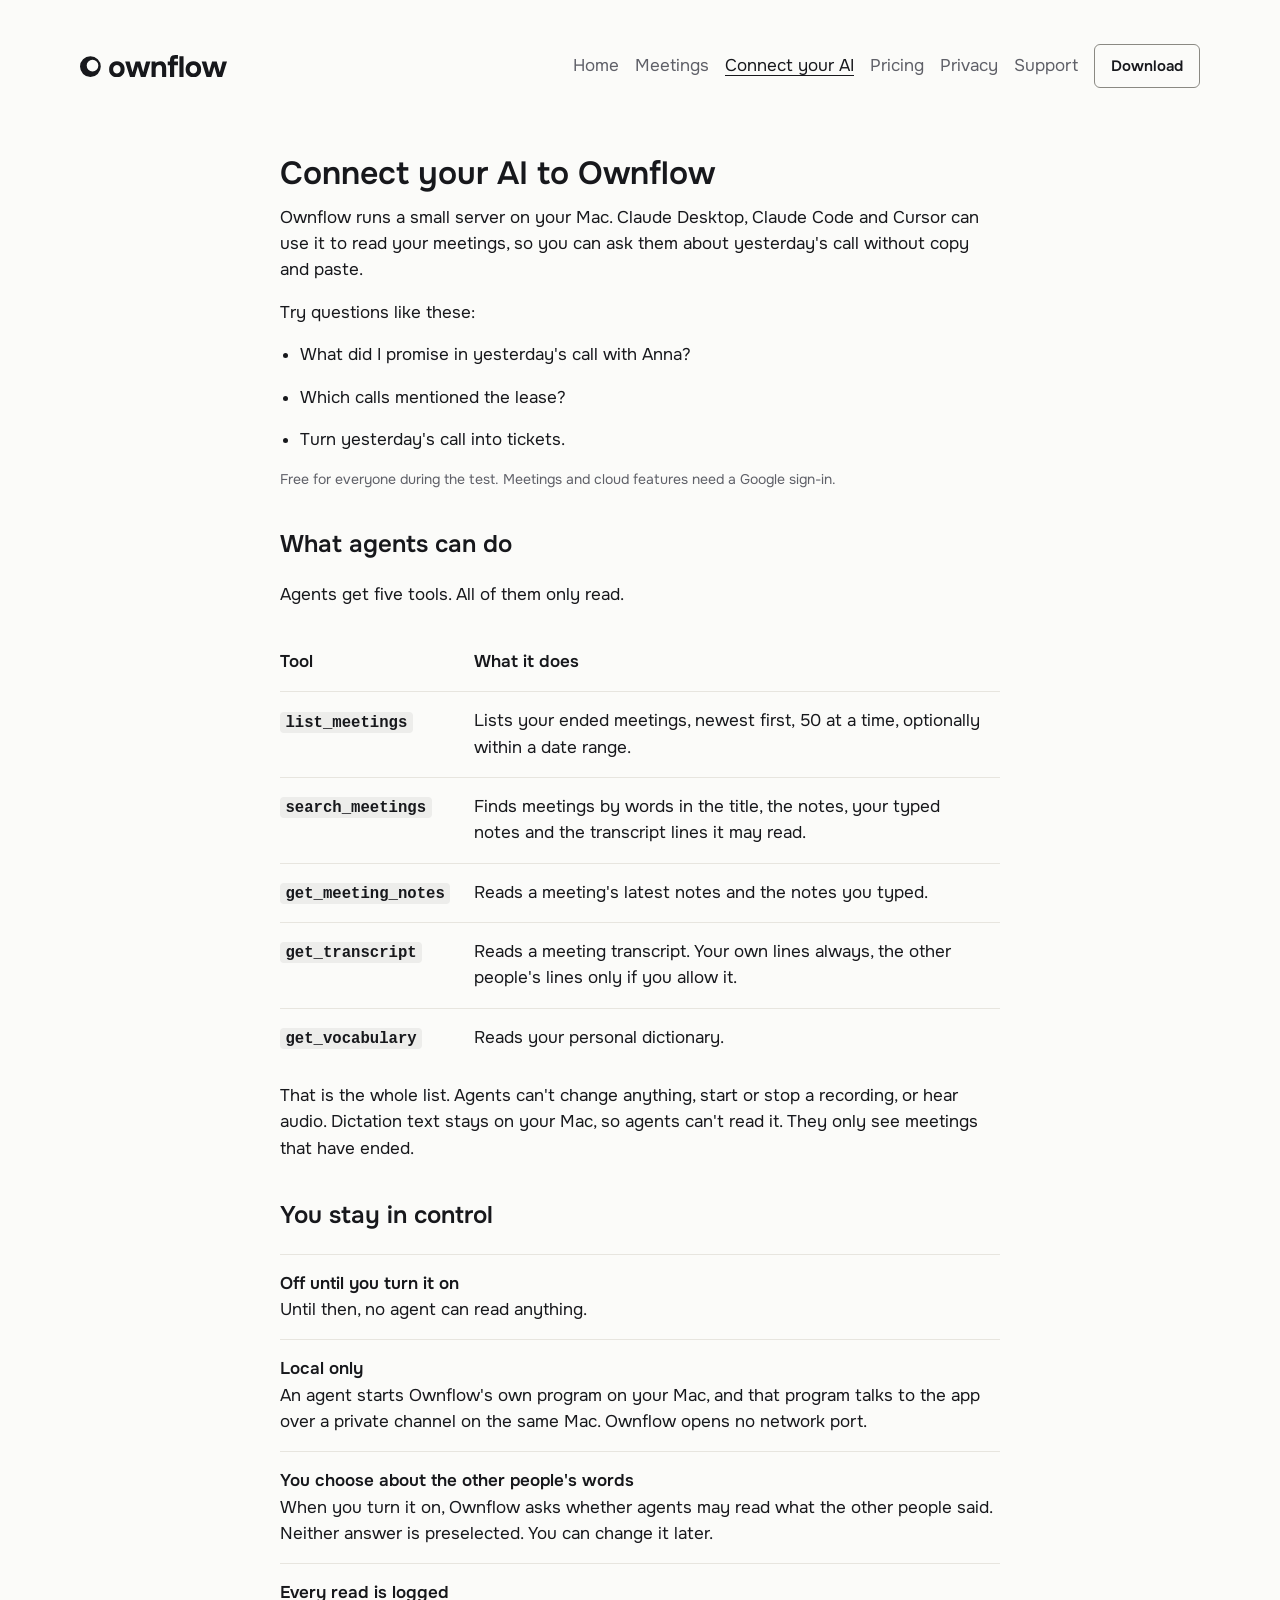
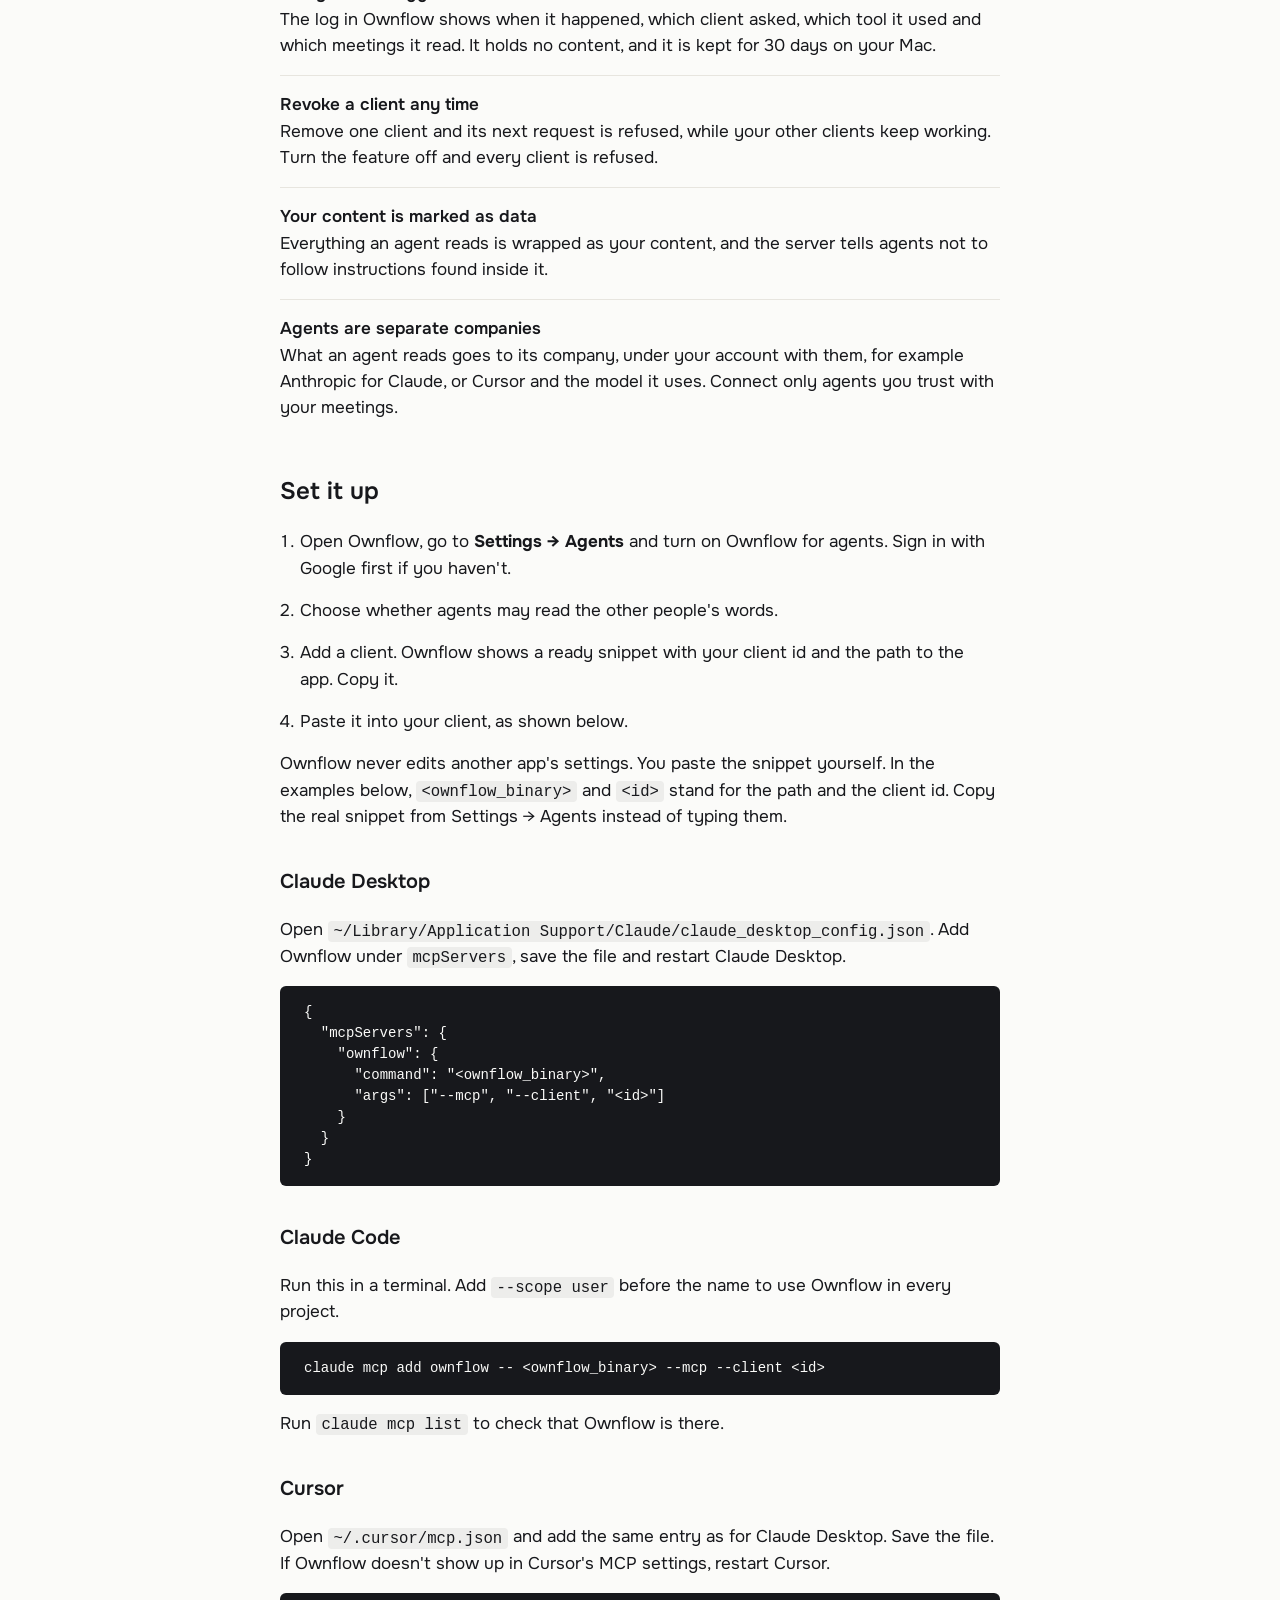
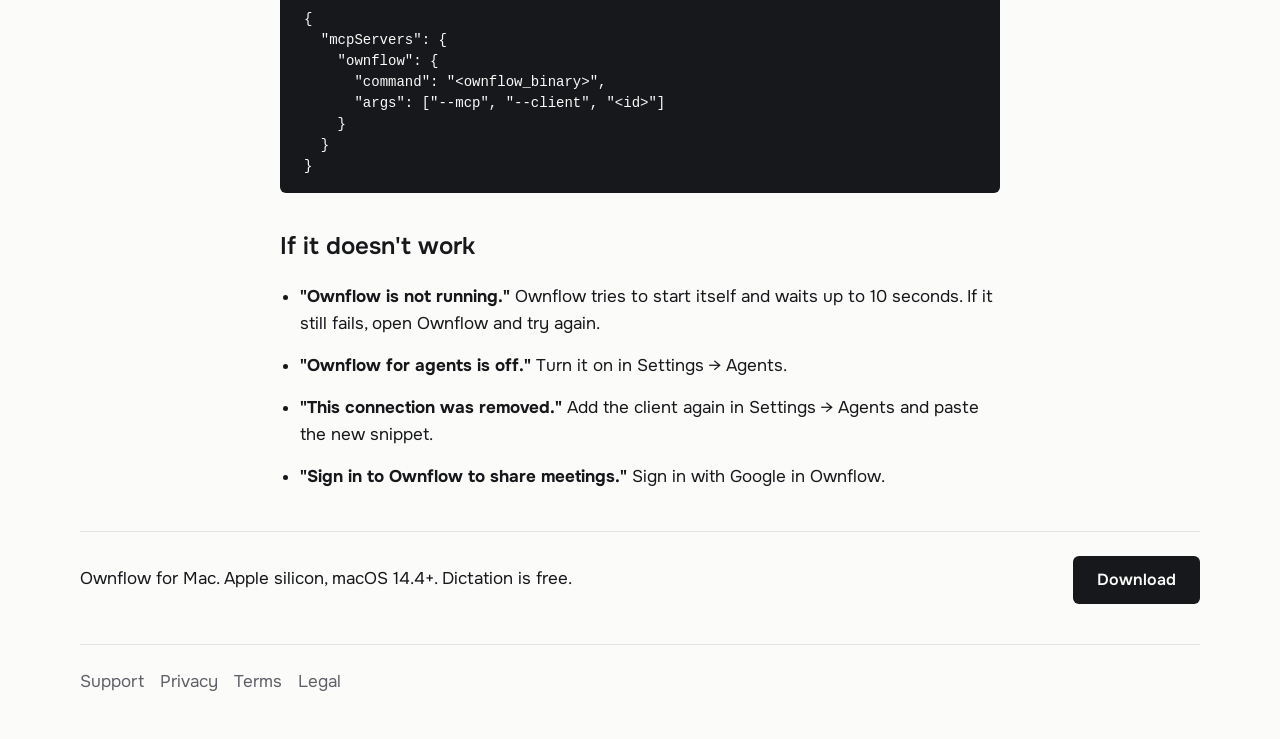
==== connect-ai.html @ b27ef07a "Site v2: voice-first work buddy home, four-tier pricing, Connect your AI page Remove the fake app mo" ====
<!DOCTYPE html>
<html lang="en">
<head>
  <meta charset="utf-8">
  <meta name="viewport" content="width=device-width, initial-scale=1">
  <title>Connect your AI to Ownflow: Claude Desktop, Claude Code, Cursor</title>
  <meta name="description" content="Let Claude Desktop, Claude Code or Cursor read your Ownflow meetings through a local, read-only server. You choose what they see, and every read is logged.">
  <link rel="canonical" href="https://ownflow.ai/connect-ai.html">
  <meta property="og:type" content="website">
  <meta property="og:site_name" content="Ownflow">
  <meta property="og:title" content="Connect your AI to Ownflow: Claude Desktop, Claude Code, Cursor">
  <meta property="og:description" content="Let Claude Desktop, Claude Code or Cursor read your Ownflow meetings through a local, read-only server. You choose what they see, and every read is logged.">
  <meta property="og:url" content="https://ownflow.ai/connect-ai.html">
  <meta property="og:image" content="https://ownflow.ai/og.png">
  <meta property="og:image:width" content="1200">
  <meta property="og:image:height" content="630">
  <meta property="og:image:alt" content="Ownflow: your voice-first work buddy.">
  <meta name="twitter:card" content="summary_large_image">
  <meta name="twitter:title" content="Connect your AI to Ownflow: Claude Desktop, Claude Code, Cursor">
  <meta name="twitter:description" content="Let Claude Desktop, Claude Code or Cursor read your Ownflow meetings through a local, read-only server. You choose what they see, and every read is logged.">
  <meta name="twitter:image" content="https://ownflow.ai/og.png">
  <meta name="theme-color" content="#1f1f1d">
  <meta name="theme-color" content="#fbfbf9" media="(prefers-color-scheme: light)">
  <link rel="icon" href="favicon.svg" type="image/svg+xml">
  <link rel="stylesheet" href="tokens.css">
  <link rel="stylesheet" href="site.css">
</head>
<body>
  <a class="skip" href="#content">Skip to content</a>
  <header class="site-header">
    <a class="mark" href="index.html">
      <picture>
        <source srcset="lockup-light.svg" media="(prefers-color-scheme: light)">
        <img src="lockup-dark.svg" alt="Ownflow" width="147" height="22">
      </picture>
    </a>
    <nav class="nav-bar" aria-label="Pages">
      <ul>
        <li><a href="index.html">Home</a></li>
        <li><a href="meetings.html">Meetings</a></li>
        <li><a href="connect-ai.html" aria-current="page">Connect your AI</a></li>
        <li><a href="pricing.html">Pricing</a></li>
        <li><a href="privacy.html">Privacy</a></li>
        <li><a href="support.html">Support</a></li>
      </ul>
    </nav>
    <a class="btn" href="download.html">Download</a>
    <details class="nav-menu">
      <summary aria-label="Menu">
        <svg width="18" height="18" viewBox="0 0 18 18" aria-hidden="true">
          <path d="M2 4.5h14M2 9h14M2 13.5h14" fill="none" stroke="currentColor" stroke-width="1.5" stroke-linecap="round"/>
        </svg>
      </summary>
      <nav aria-label="Menu">
        <ul>
          <li><a href="index.html">Home</a></li>
          <li><a href="meetings.html">Meetings</a></li>
          <li><a href="connect-ai.html" aria-current="page">Connect your AI</a></li>
          <li><a href="pricing.html">Pricing</a></li>
          <li><a href="privacy.html">Privacy</a></li>
          <li><a href="support.html">Support</a></li>
        </ul>
      </nav>
    </details>
  </header>
  <main id="content">
    <h1>Connect your AI to Ownflow</h1>
    <p>Ownflow runs a small server on your Mac. Claude Desktop, Claude Code and Cursor can use it to read your meetings, so you can ask them about yesterday's call without copy and paste.</p>
    <p>Try questions like these:</p>
    <ul>
      <li>What did I promise in yesterday's call with Anna?</li>
      <li>Which calls mentioned the lease?</li>
      <li>Turn yesterday's call into tickets.</li>
    </ul>
    <p class="fine">Free for everyone during the test. Meetings and cloud features need a Google sign-in.</p>

    <h2 id="what-agents-can-do">What agents can do</h2>
    <p>Agents get five tools. All of them only read.</p>
    <div>
    <table class="ledger">
      <thead>
        <tr>
          <th scope="col">Tool</th>
          <th scope="col">What it does</th>
        </tr>
      </thead>
      <tbody>
        <tr>
          <th scope="row"><span class="cell-label">Tool</span><span class="cell-value"><code>list_meetings</code></span></th>
          <td><span class="cell-label">What it does</span><span class="cell-value">Lists your ended meetings, newest first, 50 at a time, optionally within a date range.</span></td>
        </tr>
        <tr>
          <th scope="row"><span class="cell-label">Tool</span><span class="cell-value"><code>search_meetings</code></span></th>
          <td><span class="cell-label">What it does</span><span class="cell-value">Finds meetings by words in the title, the notes, your typed notes and the transcript lines it may read.</span></td>
        </tr>
        <tr>
          <th scope="row"><span class="cell-label">Tool</span><span class="cell-value"><code>get_meeting_notes</code></span></th>
          <td><span class="cell-label">What it does</span><span class="cell-value">Reads a meeting's latest notes and the notes you typed.</span></td>
        </tr>
        <tr>
          <th scope="row"><span class="cell-label">Tool</span><span class="cell-value"><code>get_transcript</code></span></th>
          <td><span class="cell-label">What it does</span><span class="cell-value">Reads a meeting transcript. Your own lines always, the other people's lines only if you allow it.</span></td>
        </tr>
        <tr>
          <th scope="row"><span class="cell-label">Tool</span><span class="cell-value"><code>get_vocabulary</code></span></th>
          <td><span class="cell-label">What it does</span><span class="cell-value">Reads your personal dictionary.</span></td>
        </tr>
      </tbody>
    </table>
    </div>
    <p>That is the whole list. Agents can't change anything, start or stop a recording, or hear audio. Dictation text stays on your Mac, so agents can't read it. They only see meetings that have ended.</p>

    <h2 id="trust">You stay in control</h2>
    <ul class="points">
      <li><strong>Off until you turn it on</strong>Until then, no agent can read anything.</li>
      <li><strong>Local only</strong>An agent starts Ownflow's own program on your Mac, and that program talks to the app over a private channel on the same Mac. Ownflow opens no network port.</li>
      <li><strong>You choose about the other people's words</strong>When you turn it on, Ownflow asks whether agents may read what the other people said. Neither answer is preselected. You can change it later.</li>
      <li><strong>Every read is logged</strong>The log in Ownflow shows when it happened, which client asked, which tool it used and which meetings it read. It holds no content, and it is kept for 30 days on your Mac.</li>
      <li><strong>Revoke a client any time</strong>Remove one client and its next request is refused, while your other clients keep working. Turn the feature off and every client is refused.</li>
      <li><strong>Your content is marked as data</strong>Everything an agent reads is wrapped as your content, and the server tells agents not to follow instructions found inside it.</li>
      <li><strong>Agents are separate companies</strong>What an agent reads goes to its company, under your account with them, for example Anthropic for Claude, or Cursor and the model it uses. Connect only agents you trust with your meetings.</li>
    </ul>

    <h2 id="setup">Set it up</h2>
    <ol>
      <li>Open Ownflow, go to <strong>Settings → Agents</strong> and turn on Ownflow for agents. Sign in with Google first if you haven't.</li>
      <li>Choose whether agents may read the other people's words.</li>
      <li>Add a client. Ownflow shows a ready snippet with your client id and the path to the app. Copy it.</li>
      <li>Paste it into your client, as shown below.</li>
    </ol>
    <p>Ownflow never edits another app's settings. You paste the snippet yourself. In the examples below, <code>&lt;ownflow_binary&gt;</code> and <code>&lt;id&gt;</code> stand for the path and the client id. Copy the real snippet from Settings → Agents instead of typing them.</p>

    <h3 id="claude-desktop">Claude Desktop</h3>
    <p>Open <code>~/Library/Application Support/Claude/claude_desktop_config.json</code>. Add Ownflow under <code>mcpServers</code>, save the file and restart Claude Desktop.</p>
    <pre><code>{
  &quot;mcpServers&quot;: {
    &quot;ownflow&quot;: {
      &quot;command&quot;: &quot;&lt;ownflow_binary&gt;&quot;,
      &quot;args&quot;: [&quot;--mcp&quot;, &quot;--client&quot;, &quot;&lt;id&gt;&quot;]
    }
  }
}</code></pre>

    <h3 id="claude-code">Claude Code</h3>
    <p>Run this in a terminal. Add <code>--scope user</code> before the name to use Ownflow in every project.</p>
    <pre><code>claude mcp add ownflow -- &lt;ownflow_binary&gt; --mcp --client &lt;id&gt;</code></pre>
    <p>Run <code>claude mcp list</code> to check that Ownflow is there.</p>

    <h3 id="cursor">Cursor</h3>
    <p>Open <code>~/.cursor/mcp.json</code> and add the same entry as for Claude Desktop. Save the file. If Ownflow doesn't show up in Cursor's MCP settings, restart Cursor.</p>
    <pre><code>{
  &quot;mcpServers&quot;: {
    &quot;ownflow&quot;: {
      &quot;command&quot;: &quot;&lt;ownflow_binary&gt;&quot;,
      &quot;args&quot;: [&quot;--mcp&quot;, &quot;--client&quot;, &quot;&lt;id&gt;&quot;]
    }
  }
}</code></pre>

    <h2 id="troubleshooting">If it doesn't work</h2>
    <ul>
      <li><strong>"Ownflow is not running."</strong> Ownflow tries to start itself and waits up to 10 seconds. If it still fails, open Ownflow and try again.</li>
      <li><strong>"Ownflow for agents is off."</strong> Turn it on in Settings → Agents.</li>
      <li><strong>"This connection was removed."</strong> Add the client again in Settings → Agents and paste the new snippet.</li>
      <li><strong>"Sign in to Ownflow to share meetings."</strong> Sign in with Google in Ownflow.</li>
    </ul>

    <div class="close">
      <p>Ownflow for Mac. Apple silicon, macOS 14.4+. Dictation is free.</p>
      <a class="btn" href="download.html">Download</a>
    </div>
  </main>
  <footer class="site-footer">
    <nav aria-label="Footer">
      <ul>
        <li><a href="support.html">Support</a></li>
        <li><a href="privacy.html">Privacy</a></li>
        <li><a href="terms.html">Terms</a></li>
        <li><a href="legal.html">Legal</a></li>
      </ul>
    </nav>
  </footer>
</body>
</html>
---- tokens.css ----
/* Night (spec-brand-night, bn-4): the colour values of
   _bmad-output/specs/spec-brand-night/tokens.md, the same ones the app carries
   in apps/desktop/src/styles/theme.css. Dark first; the light values follow
   prefers-color-scheme. No accent hue: buttons are ink, links are ink and
   underlined. --color-live is only the recording light in the hero mock.
   website/test_tokens.py checks the values, every text pair at 4.5:1, control
   edges at 3:1, and where the live red may appear. */

/* Onest is the one brand typeface (spec-brand-night CAP-2): Onest 2.001,
   variable wght 400 to 700, self-hosted beside its licence (fonts/OFL.txt).
   No font is fetched from another host. */
@font-face {
  font-family: "Onest";
  src: url("fonts/onest.woff2") format("woff2");
  font-weight: 400 700;
  font-style: normal;
  font-display: swap;
}

:root {
  color-scheme: dark;

  --color-paper: #1f1f1d;
  --color-side: #262624;
  --color-ink: #f2f1ed;
  --color-meta: #a4a39c;
  --color-line: #33322f;
  --color-edge: #77766f;
  --color-wash: rgba(242, 241, 237, 0.07);
  --color-panel: #141413;
  --color-panel-ink: #f2f1ed;
  --color-panel-meta: #a4a39c;
  --color-on-ink: #1f1f1d;
  --color-live: #ff453a;
  --color-moss: #6fcf97;
  --color-warning: #fbbf24;
  --color-focus: var(--color-ink);
  /* The one shadow: the hero window, as in the Night mockups. */
  --shadow-window: 0 0 0 1px var(--color-line), 0 18px 44px rgba(0, 0, 0, 0.45);

  --font-display: "Onest", ui-sans-serif, system-ui, -apple-system, "Segoe UI", sans-serif;
  --font-body: "Onest", ui-sans-serif, system-ui, -apple-system, "Segoe UI", sans-serif;
  --font-mono: ui-monospace, "SF Mono", Menlo, Consolas, monospace;

  --text-display: 3rem;
  --text-title: 2rem;
  --text-section: 1.5rem;
  --text-body: 1.0625rem;
  --text-small: 0.875rem;
  --leading-display: 1.05;
  --leading-title: 1.15;
  --leading-body: 1.55;
  --weight-display: 700;
  --weight-title: 600;
  --tracking-display: -0.02em;

  --page: 1120px;
  --column: 720px;
  --gutter: 1.5rem;
  --space-2: 0.5rem;
  --space-3: 1rem;
  --space-4: 1.5rem;
  --space-5: 2.75rem;
  --space-section: 2.5rem;
  --under-h1: 12px;
  --under-h2: 24px;

  --control: 2.75rem;
  --radius-control: 6px;
  --radius-window: 14px;
  --focus-width: 2px;
  --focus-offset: 3px;
  --label-col: 9rem;
}

@media (prefers-color-scheme: light) {
  :root {
    color-scheme: light;

    --color-paper: #fbfbf9;
    --color-side: #f3f2ee;
    --color-ink: #17181c;
    --color-meta: #5f6068;
    --color-line: #e7e5df;
    --color-edge: #8a8983;
    --color-wash: rgba(23, 24, 28, 0.06);
    --color-panel: #17181c;
    --color-panel-ink: #fbfbf9;
    --color-panel-meta: #a4a39c;
    --color-on-ink: #fbfbf9;
    --color-live: #ff453a;
    --color-moss: #1c754a;
    --color-warning: #9a3412;
    --shadow-window: 0 0 0 1px var(--color-line), 0 18px 44px rgba(23, 24, 28, 0.12);
  }
}
---- site.css ----
*,
*::before,
*::after {
  box-sizing: border-box;
}

html {
  background: var(--color-paper);
}

body {
  margin: 0;
  overflow-x: hidden;
  background: var(--color-paper);
  color: var(--color-ink);
  font-family: var(--font-body);
  font-size: var(--text-body);
  line-height: var(--leading-body);
  -webkit-font-smoothing: antialiased;
}

.skip {
  position: absolute;
  left: var(--gutter);
  top: var(--space-3);
  transform: translateY(-200%);
  background: var(--color-paper);
  color: var(--color-ink);
  padding: var(--space-2) var(--space-3);
  z-index: 3;
}

.skip:focus {
  transform: none;
}

.site-header,
main,
.site-footer {
  width: min(var(--page), calc(100% - 2 * var(--gutter)));
  margin-inline: auto;
}

.site-header {
  display: flex;
  flex-wrap: nowrap;
  align-items: center;
  gap: var(--space-3);
  padding-top: var(--space-5);
  padding-bottom: var(--space-4);
}

.mark {
  display: inline-flex;
  margin-right: auto;
  color: var(--color-ink);
  line-height: 0;
  text-decoration: none;
}

/* The Eclipse lockup from apps/desktop/icon-source (bn-3), 22 px tall. */
.mark img {
  display: block;
  width: auto;
  height: 1.375rem;
}

.nav-bar ul,
.nav-menu ul,
.site-footer ul {
  display: flex;
  align-items: center;
  gap: var(--space-3);
  list-style: none;
  margin: 0;
  padding: 0;
}

.nav-menu {
  display: none;
  position: relative;
}

.nav-menu summary {
  display: grid;
  place-items: center;
  width: var(--control);
  height: var(--control);
  color: var(--color-ink);
  cursor: pointer;
  list-style: none;
}

.nav-menu summary::-webkit-details-marker {
  display: none;
}

.nav-menu nav {
  position: absolute;
  right: 0;
  top: calc(100% + var(--space-2));
  z-index: 2;
  min-width: 12rem;
  padding: var(--space-2);
  background: var(--color-paper);
  border: 1px solid var(--color-edge);
  border-radius: var(--radius-control);
}

.nav-menu ul {
  flex-direction: column;
  align-items: stretch;
  gap: 0;
}

.nav-bar a,
.nav-menu a,
.site-footer a {
  color: var(--color-meta);
  line-height: 1;
  text-decoration: none;
}

.nav-bar a:hover,
.nav-menu a:hover,
.site-footer a:hover {
  color: var(--color-ink);
}

.nav-bar a,
.site-footer a {
  white-space: nowrap;
  display: inline-flex;
  align-items: center;
  height: 1.5rem;
}

.nav-menu a {
  display: flex;
  align-items: center;
  min-height: var(--control);
}

.nav-menu a {
  display: block;
  padding: var(--space-3);
}

.nav-bar a[aria-current="page"],
.nav-menu a[aria-current="page"],
.site-footer a[aria-current="page"] {
  color: var(--color-ink);
  text-decoration: underline;
  text-underline-offset: 0.25em;
}

.page-download .site-header .btn {
  display: none;
}

.btn {
  display: inline-flex;
  align-items: center;
  justify-content: center;
  min-height: var(--control);
  padding: 0 1rem;
  border-radius: var(--radius-control);
  background: var(--color-ink);
  color: var(--color-on-ink);
  font-size: 0.9375rem;
  font-weight: 600;
  line-height: 1;
  text-decoration: none;
  white-space: nowrap;
}

.btn:visited {
  color: var(--color-on-ink);
}

/* One filled button per view (Night): the header's Download and the invite
   actions under "Download for Mac" are secondary, edge-outlined with ink text. */
.site-header .btn,
.page-download .support-act .btn,
.page-download .invite-form .btn {
  border: 1px solid var(--color-edge);
  background: transparent;
  color: var(--color-ink);
}

.site-header .btn:visited,
.page-download .support-act .btn:visited {
  color: var(--color-ink);
}

.site-header .btn:hover,
.page-download .support-act .btn:hover,
.page-download .invite-form .btn:hover {
  background: var(--color-wash);
}

a:focus-visible,
.skip:focus,
summary:focus-visible,
button:focus-visible,
input:focus-visible,
.invite-done:focus-visible {
  outline: var(--focus-width) solid var(--color-focus);
  outline-offset: var(--focus-offset);
}

main {
  padding-top: var(--space-5);
  padding-bottom: var(--space-section);
}

main > :not(.hero):not(.ledger):not(.close):not(.wide) {
  width: min(var(--column), 100%);
  margin-inline: auto;
}

main a:not(.btn) {
  color: var(--color-ink);
  text-decoration: underline;
  text-underline-offset: 0.18em;
}

main a:not(.btn):visited {
  color: var(--color-ink);
}

h1,
h2,
.claim,
.ledger thead th {
  font-family: var(--font-display);
  font-weight: var(--weight-title);
}

h1 {
  margin: 0 0 var(--under-h1);
  font-size: var(--text-title);
  line-height: var(--leading-title);
}

h2,
h3 {
  margin: var(--space-section) 0 var(--under-h2);
  font-family: var(--font-display);
  font-weight: var(--weight-title);
  line-height: var(--leading-title);
}

h2 {
  font-size: var(--text-section);
}

h3 {
  font-size: 1.25rem;
}

p {
  margin: 0 0 var(--space-3);
}

/* Home hero: strong type on the left, a CSS-only voice visual on the right.
   The visual is two keycaps and a waveform. It is not a picture of the app. */
.hero {
  display: grid;
  grid-template-columns: minmax(0, 1.2fr) minmax(0, 0.8fr);
  gap: var(--space-5);
  align-items: center;
  width: 100%;
  padding-block: var(--space-4) var(--space-3);
}

.hero h1 {
  margin: 0 0 var(--space-4);
  font-size: clamp(2.5rem, 6.2vw, 4.5rem);
  font-weight: var(--weight-display);
  line-height: 1.02;
  letter-spacing: var(--tracking-display);
  text-wrap: balance;
}

.lead {
  max-width: 34rem;
  margin: 0 0 var(--space-4);
  font-size: 1.25rem;
  line-height: 1.45;
}

.hero-actions {
  display: flex;
  flex-wrap: wrap;
  align-items: center;
  gap: var(--space-3) var(--space-4);
}

.hero .btn,
.close .btn {
  min-height: 3rem;
  padding: 0 1.5rem;
  font-size: 1rem;
}

.hero-meta {
  margin: 0;
  color: var(--color-meta);
  font-size: var(--text-small);
  line-height: 1.5;
}

.voice {
  display: grid;
  gap: var(--space-4);
  justify-items: center;
  padding: var(--space-5) var(--space-4) var(--space-4);
  border-radius: var(--radius-window);
  background: var(--color-panel);
  color: var(--color-panel-ink);
  box-shadow: var(--shadow-window);
}

.keys {
  display: flex;
  align-items: center;
  gap: var(--space-2);
}

.key {
  display: grid;
  align-content: end;
  justify-items: start;
  min-width: 4.5rem;
  height: 4.25rem;
  padding: 0.5rem 0.7rem;
  border: 1px solid var(--color-edge);
  border-radius: 0.6rem;
  background: var(--color-side);
  color: var(--color-ink);
  box-shadow: 0 3px 0 var(--color-line);
  font-size: var(--text-small);
  line-height: 1.1;
}

.key b {
  font-size: 1.125rem;
  font-weight: 500;
  line-height: 1;
}

.key-space {
  min-width: 8.5rem;
}

.keys .plus {
  color: var(--color-panel-meta);
}

.wave {
  display: flex;
  align-items: center;
  justify-content: center;
  gap: 4px;
  width: 100%;
  height: 4.5rem;
}

.wave i {
  flex: 1 1 0;
  max-width: 6px;
  height: var(--h);
  border-radius: 3px;
  background: var(--color-panel-ink);
  animation: wave 1.6s ease-in-out infinite;
  animation-delay: calc(var(--i) * -110ms);
}

@keyframes wave {
  0%,
  100% {
    transform: scaleY(0.4);
  }

  50% {
    transform: scaleY(1);
  }
}

@media (prefers-reduced-motion: reduce) {
  .wave i {
    animation: none;
  }
}

.voice-cap {
  margin: 0;
  color: var(--color-panel-meta);
  font-size: var(--text-small);
}

/* Home and feature sections. */
.band {
  margin-top: var(--space-section);
  padding-top: var(--space-section);
  border-top: 1px solid var(--color-line);
}

.band > h2 {
  margin-top: 0;
}

.band > h2 + p {
  max-width: var(--column);
}

.split {
  display: grid;
  grid-template-columns: minmax(0, 1fr) minmax(0, 1fr);
  gap: var(--space-4) var(--space-5);
  align-items: start;
}

.split > div > :last-child {
  margin-bottom: 0;
}

.points {
  margin: 0;
  padding: 0;
  list-style: none;
}

.points li {
  margin: 0;
  padding-block: var(--space-3);
  border-top: 1px solid var(--color-line);
}

.points strong {
  display: block;
  font-weight: 600;
}

.band h3 {
  margin: var(--space-4) 0 var(--space-2);
  font-size: 1.125rem;
}

.cards {
  display: grid;
  grid-template-columns: repeat(auto-fit, minmax(15rem, 1fr));
  gap: var(--space-4);
  margin: var(--space-4) 0;
  padding: 0;
  list-style: none;
}

.cards > li {
  margin: 0;
  padding: var(--space-4);
  border: 1px solid var(--color-line);
  border-radius: var(--radius-window);
  background: var(--color-side);
}

main .cards > li + li {
  margin-top: 0;
}

.cards h3 {
  margin: 0 0 var(--space-2);
  font-size: 1.125rem;
}

.cards p {
  margin: 0;
  color: var(--color-meta);
}

.fine {
  color: var(--color-meta);
  font-size: var(--text-small);
}

/* Pricing cards. */
.tiers h2 {
  margin: 0 0 var(--space-2);
  font-size: 1.125rem;
}

.tiers .price {
  margin: 0 0 var(--space-3);
  color: var(--color-ink);
  font-size: 2.25rem;
  font-weight: var(--weight-display);
  line-height: 1.1;
  letter-spacing: var(--tracking-display);
}

.tiers .price small {
  color: var(--color-meta);
  font-size: var(--text-small);
  font-weight: 400;
  letter-spacing: 0;
}

.tiers p {
  color: var(--color-ink);
}

.tiers ul {
  margin: var(--space-3) 0 0;
  padding-left: 1.1em;
  color: var(--color-meta);
  font-size: 0.9375rem;
}

main .tiers li li {
  margin-top: var(--space-2);
}

.test-line {
  margin: var(--space-3) 0 0;
  padding: var(--space-3) var(--space-4);
  border: 1px solid var(--color-edge);
  border-radius: var(--radius-control);
  font-weight: 600;
}

/* Code in text and in snippets. */
:not(pre) > code {
  padding: 0.1em 0.35em;
  border-radius: 4px;
  background: var(--color-wash);
}

pre {
  margin: 0 0 var(--space-3);
  padding: var(--space-3) var(--space-4);
  border-radius: var(--radius-control);
  background: var(--color-panel);
  color: var(--color-panel-ink);
  font-family: var(--font-mono);
  font-size: var(--text-small);
  line-height: 1.5;
  white-space: pre-wrap;
  overflow-wrap: anywhere;
}

pre code {
  font-size: inherit;
}

.close {
  display: flex;
  align-items: center;
  justify-content: space-between;
  gap: var(--space-4);
  margin-top: var(--space-section);
  padding-top: var(--space-4);
  border-top: 1px solid var(--color-line);
}

.close p {
  margin: 0;
}

.download-act {
  margin-block: var(--space-4);
}

.btn-download {
  flex-direction: column;
  gap: 0.35rem;
  padding: 0.7rem 1.25rem;
  white-space: normal;
  text-align: center;
}

.btn-download span {
  font-size: 1.0625rem;
}

.btn-download small {
  font-size: var(--text-small);
  font-weight: 500;
}

.support-act {
  display: flex;
  align-items: center;
  flex-wrap: wrap;
  gap: var(--space-3);
}

/* The invite form (invite.js). Hidden until data-invite-endpoint is set. */
button.btn {
  border: 0;
  font-family: inherit;
  cursor: pointer;
}

.btn[aria-disabled="true"] {
  opacity: 0.7;
  cursor: progress;
}

.invite-form {
  display: grid;
  gap: var(--space-2);
  margin-block: var(--space-3);
}

.invite-form label {
  font-weight: 600;
}

.invite-row {
  display: flex;
  flex-wrap: wrap;
  gap: var(--space-3);
}

.invite-row input {
  flex: 1 1 16rem;
  min-width: 0;
  min-height: var(--control);
  padding: 0 0.75rem;
  border: 1px solid var(--color-edge);
  border-radius: var(--radius-control);
  background: var(--color-paper);
  color: var(--color-ink);
  font: inherit;
}

.invite-row input[aria-invalid="true"] {
  border-color: var(--color-warning);
  border-width: 2px;
}

.invite-error {
  margin: 0;
  font-weight: 600;
}

.invite-note {
  margin: 0;
  color: var(--color-meta);
  font-size: var(--text-small);
}

.invite-done {
  margin-block: var(--space-3);
}

.sr-only {
  position: absolute;
  width: 1px;
  height: 1px;
  padding: 0;
  margin: -1px;
  overflow: hidden;
  clip: rect(0, 0, 0, 0);
  white-space: nowrap;
  border: 0;
}

.detail {
  display: none;
}

.does {
  margin: 0;
  border-bottom: 1px solid var(--color-line);
}

.does > div,
.facts > div {
  display: grid;
  grid-template-columns: var(--label-col) minmax(0, 1fr);
  gap: var(--space-2) var(--space-4);
  align-items: baseline;
  padding-block: var(--space-3);
  border-top: 1px solid var(--color-line);
}

.does dt,
.does dd,
.facts dt,
.facts dd {
  margin: 0;
}

.does dt,
.facts dt {
  font-weight: 600;
}

table {
  width: 100%;
  border-collapse: collapse;
  margin: var(--space-4) 0 var(--space-3);
}

.ledger,
.summary {
  margin-top: var(--under-h2);
}

h2 + .ledger {
  margin-top: 0;
}

th,
td {
  text-align: left;
  vertical-align: top;
  padding: var(--space-3) var(--space-3) var(--space-3) 0;
  border-top: 1px solid var(--color-line);
  font-weight: 400;
}

thead th {
  border-top: 0;
  font-weight: var(--weight-title);
}

tbody th {
  font-weight: 600;
}

.cell-label {
  display: none;
}

.ledger tbody th code {
  white-space: nowrap;
  overflow-wrap: normal;
}

.ledger tbody th {
  padding-right: var(--space-4);
}

.ledger thead th {
  font-size: var(--text-body);
}

ul,
ol {
  margin: 0 0 var(--space-3);
  padding-left: 1.2em;
}

main li + li {
  margin-top: var(--space-3);
}

.nav-bar li + li,
.nav-menu li + li,
.site-footer li + li {
  margin-top: 0;
}

.toc {
  margin-top: var(--under-h2);
}

.proc {
  margin-top: var(--under-h2);
  padding-top: var(--under-h2);
  border-top: 1px solid var(--color-line);
}

.proc h3 {
  margin: 0 0 var(--under-h1);
}

.proc p {
  margin: 0 0 var(--space-3);
}

.k {
  display: block;
  margin-bottom: 0.25rem;
  color: var(--color-meta);
  font-size: var(--text-small);
}

.toc ol {
  margin: var(--space-3) 0 0;
  padding-left: 1.2em;
}

.fold {
  margin-top: var(--space-section);
  border-top: 1px solid var(--color-line);
}

.fold summary {
  display: flex;
  align-items: baseline;
  justify-content: space-between;
  gap: var(--space-3);
  padding-block: var(--space-3);
  cursor: pointer;
  list-style: none;
  font-family: var(--font-display);
  font-size: var(--text-section);
  font-weight: var(--weight-title);
  line-height: var(--leading-title);
}

.fold summary::-webkit-details-marker {
  display: none;
}

.fold summary::after {
  content: "";
  width: 0.45rem;
  height: 0.45rem;
  border-right: 1.5px solid var(--color-meta);
  border-bottom: 1.5px solid var(--color-meta);
  transform: translateY(-0.15em) rotate(45deg);
  flex: none;
}

.fold[open] summary::after {
  transform: translateY(0.15em) rotate(-135deg);
}

.fold-body {
  padding-bottom: var(--space-3);
}

.fold-body > :first-child {
  margin-top: 0;
}

code {
  font-family: var(--font-mono);
  font-size: 0.92em;
  overflow-wrap: anywhere;
}

.site-footer {
  border-top: 1px solid var(--color-line);
  padding-top: var(--space-4);
  padding-bottom: var(--space-5);
}

/* Six links and the button need about 56rem. Below it, they fold into the menu. */
@media (max-width: 56rem) {
  .nav-bar {
    display: none;
  }

  .nav-menu {
    display: block;
  }
}

@media (max-width: 46rem) {
  h1 {
    font-size: 1.75rem;
  }

  .hero {
    display: block;
    padding-top: 0;
  }

  .hero h1 {
    font-size: clamp(2.25rem, 11vw, 3rem);
  }

  .lead {
    font-size: 1.125rem;
  }

  .voice {
    margin-top: var(--space-5);
  }

  .key {
    min-width: 3.75rem;
  }

  .key-space {
    min-width: 6.5rem;
  }

  .split {
    grid-template-columns: 1fr;
  }

  .close {
    align-items: flex-start;
    flex-direction: column;
  }

  thead {
    display: none;
  }

  tr {
    display: block;
    padding-bottom: var(--space-3);
    border-top: 1px solid var(--color-line);
  }

  th,
  td {
    display: block;
    padding: var(--space-3) 0 0;
    border-top: 0;
  }

  .cell-label {
    display: block;
    margin-bottom: 0.25rem;
    color: var(--color-ink);
    font-size: var(--text-small);
    font-weight: 600;
  }

  .facts > div {
    grid-template-columns: 1fr;
    gap: 0.25rem;
  }
}

/* contact.js hides the mail buttons while support.json has no address. */
[hidden] {
  display: none !important;
}
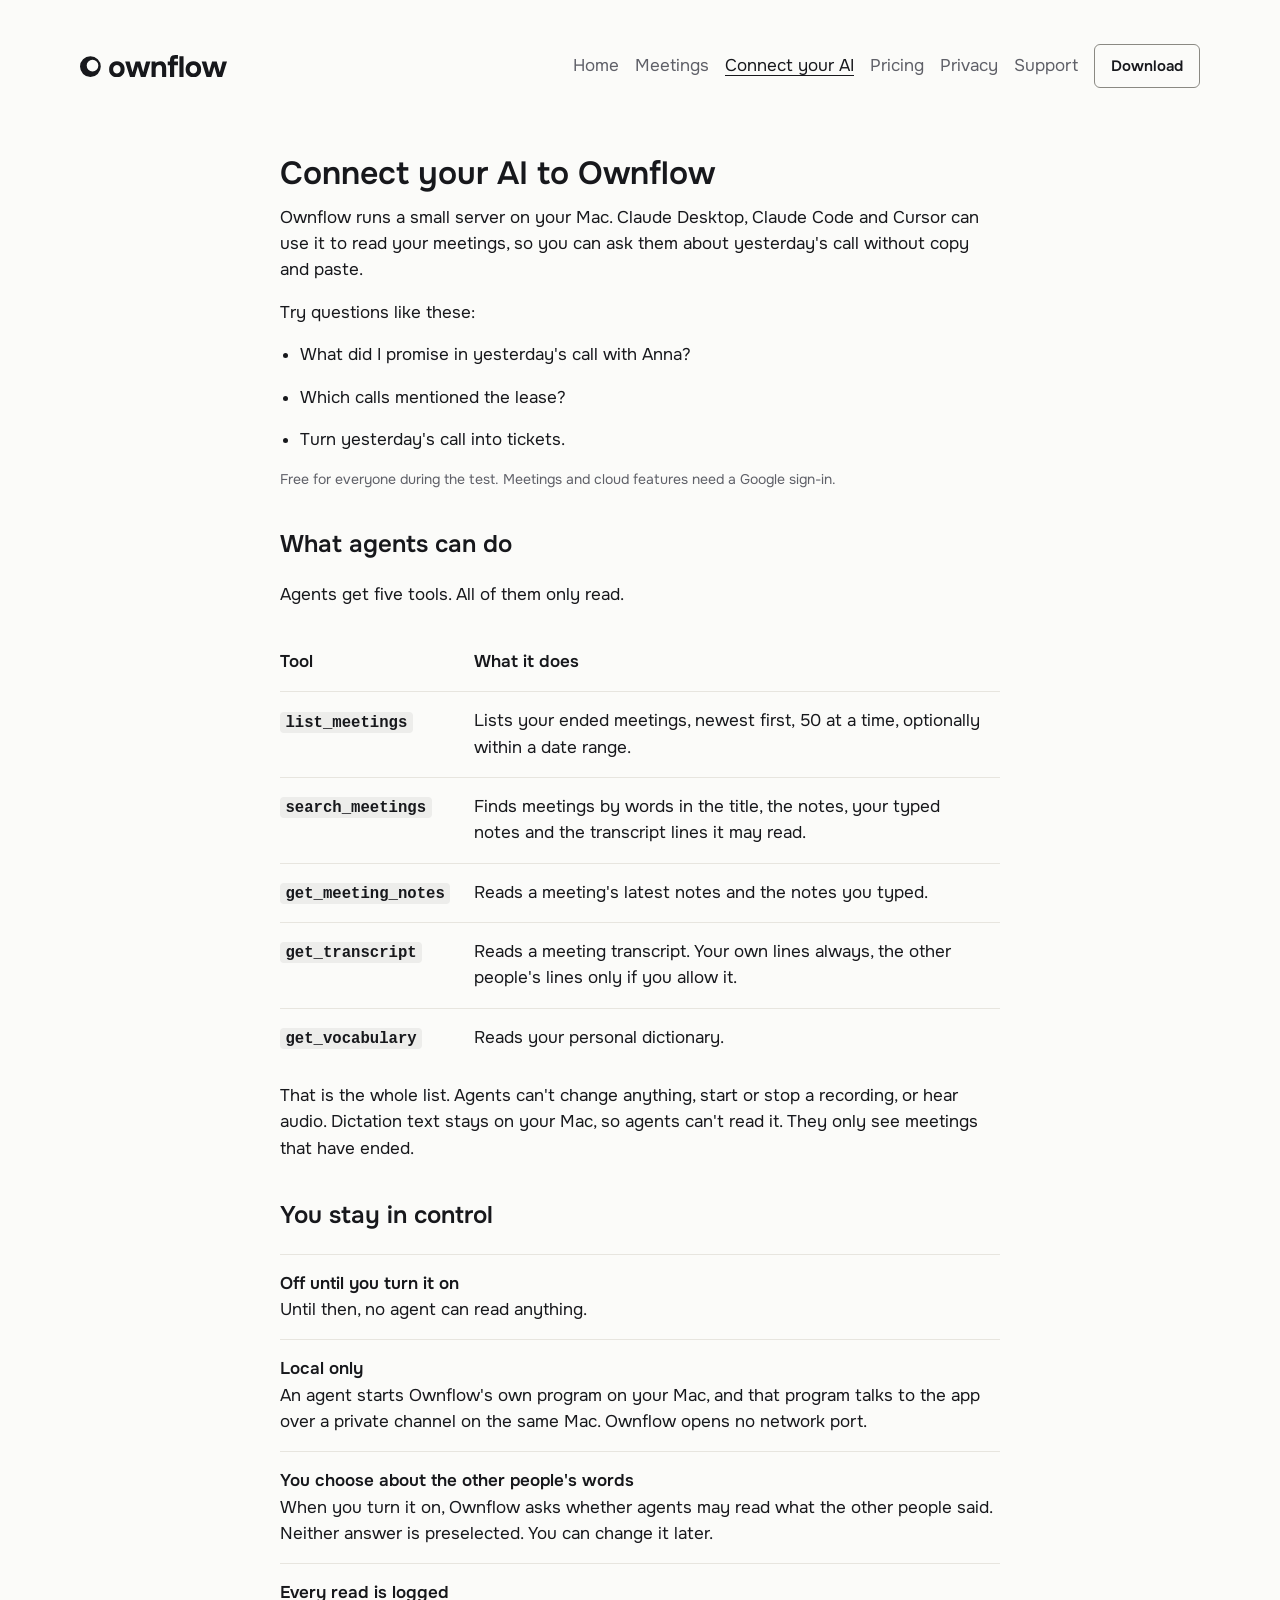
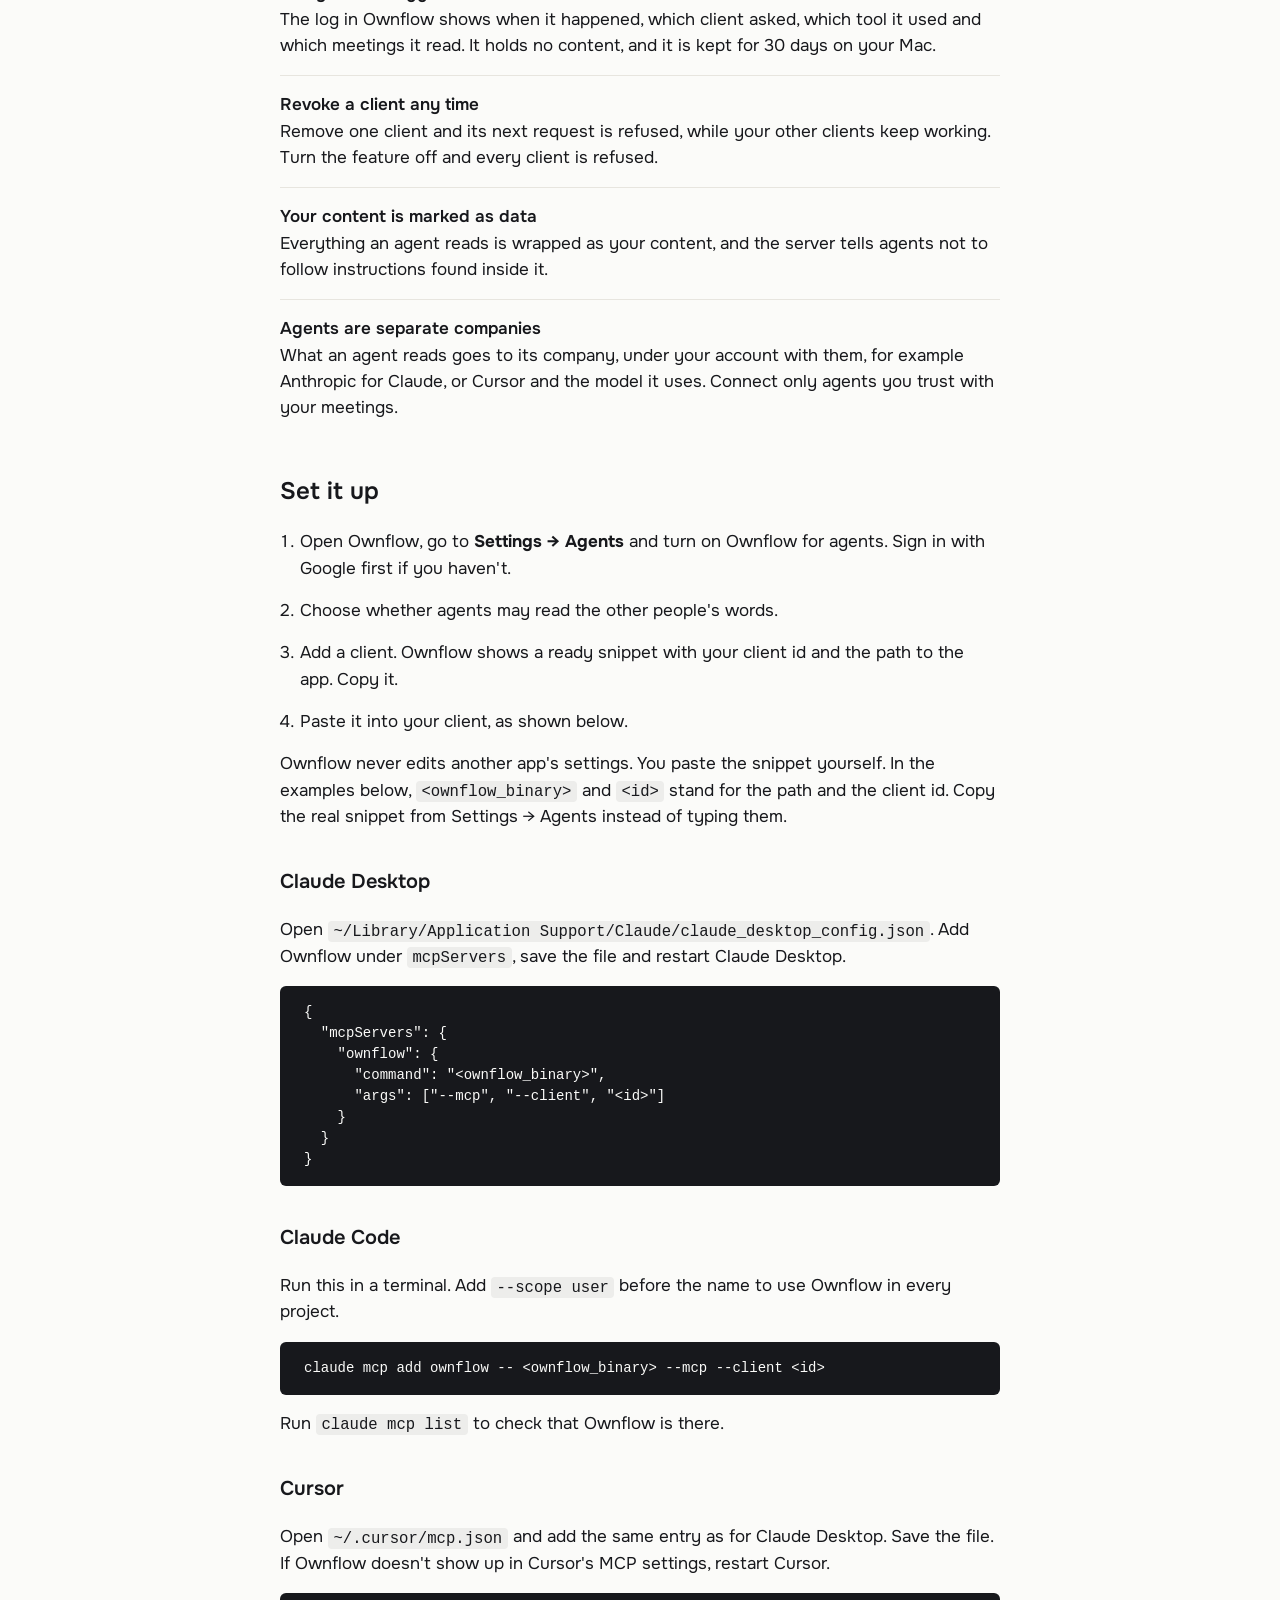
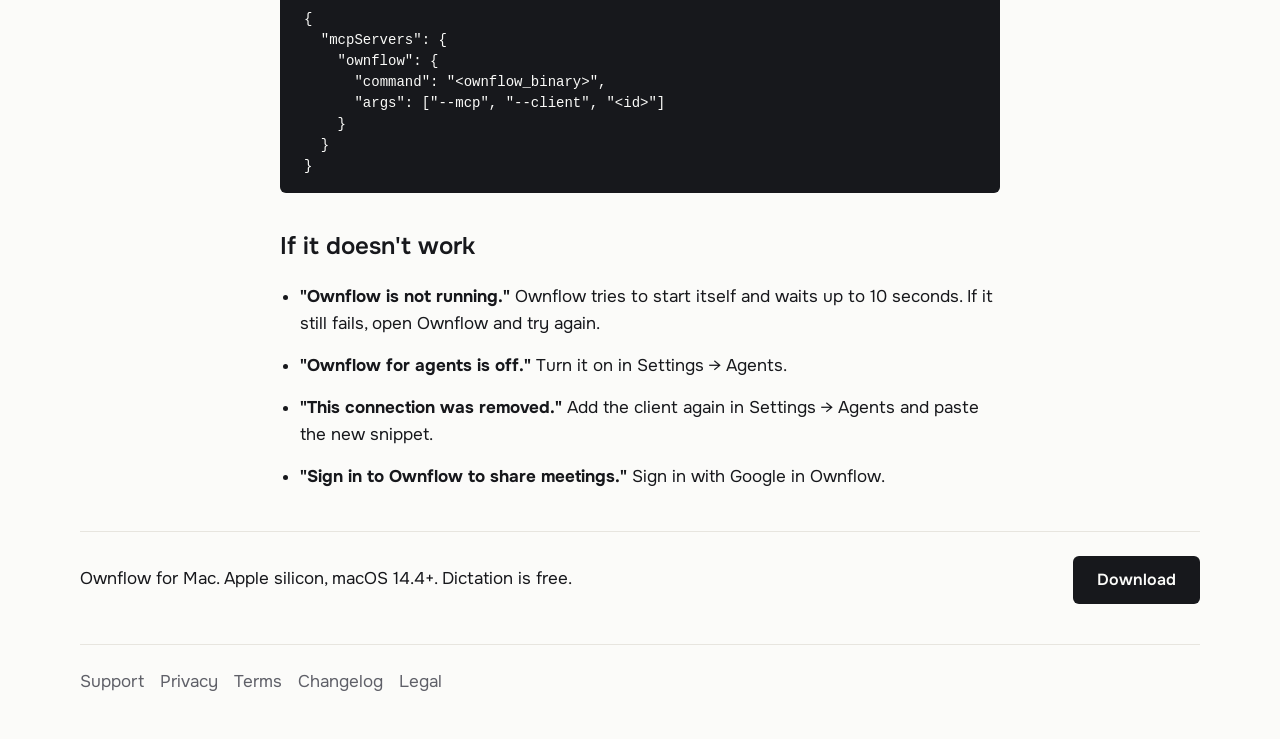
==== commit f36031ff: "feat: changelog page, linked from every footer, sitemap and llms.txt Co-Authored-By: Claude Sonnet 5" ====
--- a/connect-ai.html
+++ b/connect-ai.html
@@ -176,6 +176,7 @@
         <li><a href="support.html">Support</a></li>
         <li><a href="privacy.html">Privacy</a></li>
         <li><a href="terms.html">Terms</a></li>
+        <li><a href="changelog.html">Changelog</a></li>
         <li><a href="legal.html">Legal</a></li>
       </ul>
     </nav>
